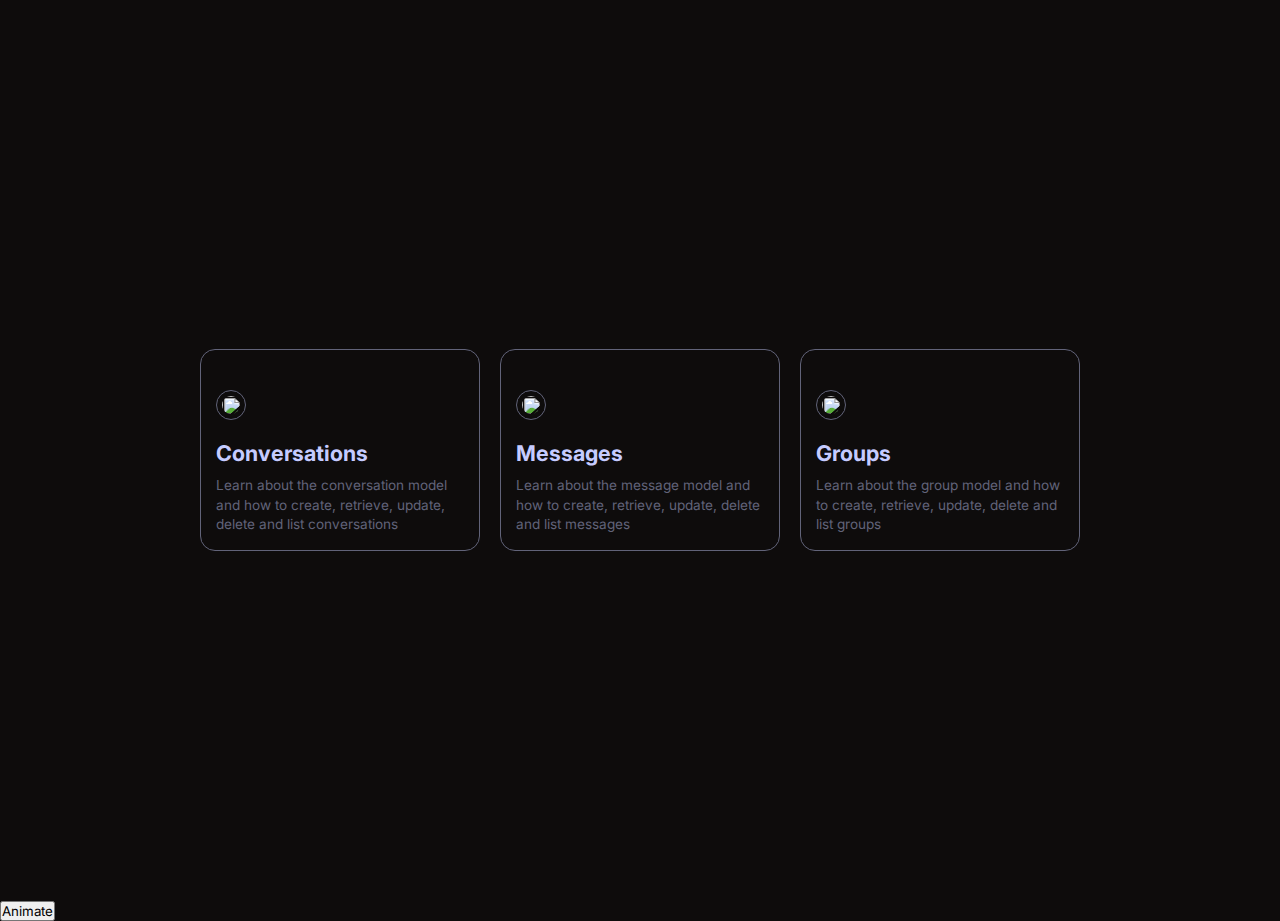
==== components-with-mouse-event/index.html @ 1fe6045e "card components plug-in added" ====
<!DOCTYPE html>
<html lang="en">
<head>
    <meta charset="UTF-8">
    <meta http-equiv="X-UA-Compatible" content="IE=edge">
    <meta name="viewport" content="width=device-width, initial-scale=1.0">
    <title>Components with mouse events</title>
    <link rel="stylesheet" href="assets/css/style.css">
</head>
<body>
    
    <main>
        <div class="container">
            
        </div>
        <footer>
            <button class="animate-btn">Animate</button>
        </footer>
    </main>

    <script src="assets/js/main.js"></script>
</body>
</html>
---- components-with-mouse-event/assets/css/style.css ----
@import url('https://fonts.googleapis.com/css2?family=Inter:wght@100;200;300;400;500;600;700;800;900&display=swap');

:root{
    --grey: rgb(97, 99, 121);
    --white: rgb(197, 203, 255);
    --black: rgb(14, 12, 12);
    --ff-inter: 'Inter', sans-serif;
}

*{
    padding: 0;
    margin: 0;
    box-sizing: border-box;
    font-family: var(--ff-inter);
}
main{
    background: var(--black);
}

.container{
    display: flex;
    flex-direction: column;
    justify-content: center;
    align-items: center;
    row-gap: 20px;
}

.card-component{
    max-width: 280px;
    padding: 40px 15px 15px;
    border: 1px solid var(--grey);
    border-radius: 15px;
}
.card-component img{
    padding: 5px;
    border: 1px solid var(--grey);
    width: 30px;
    height: 30px;
    border-radius: 50%;
}
.card-component h1{
    color: var(--white);
    font-size: 1.35em;
    margin: 10px 0;
}
.card-component p{
    color: var(--grey);
    font-size: 0.85em;
    line-height: 1.45em;
}


@media (min-width: 650px) {
    .container{
        min-height: 100vh;
        flex-wrap: wrap;
        flex-direction: row;
        column-gap: 20px;
        row-gap: 20px;
    }
}
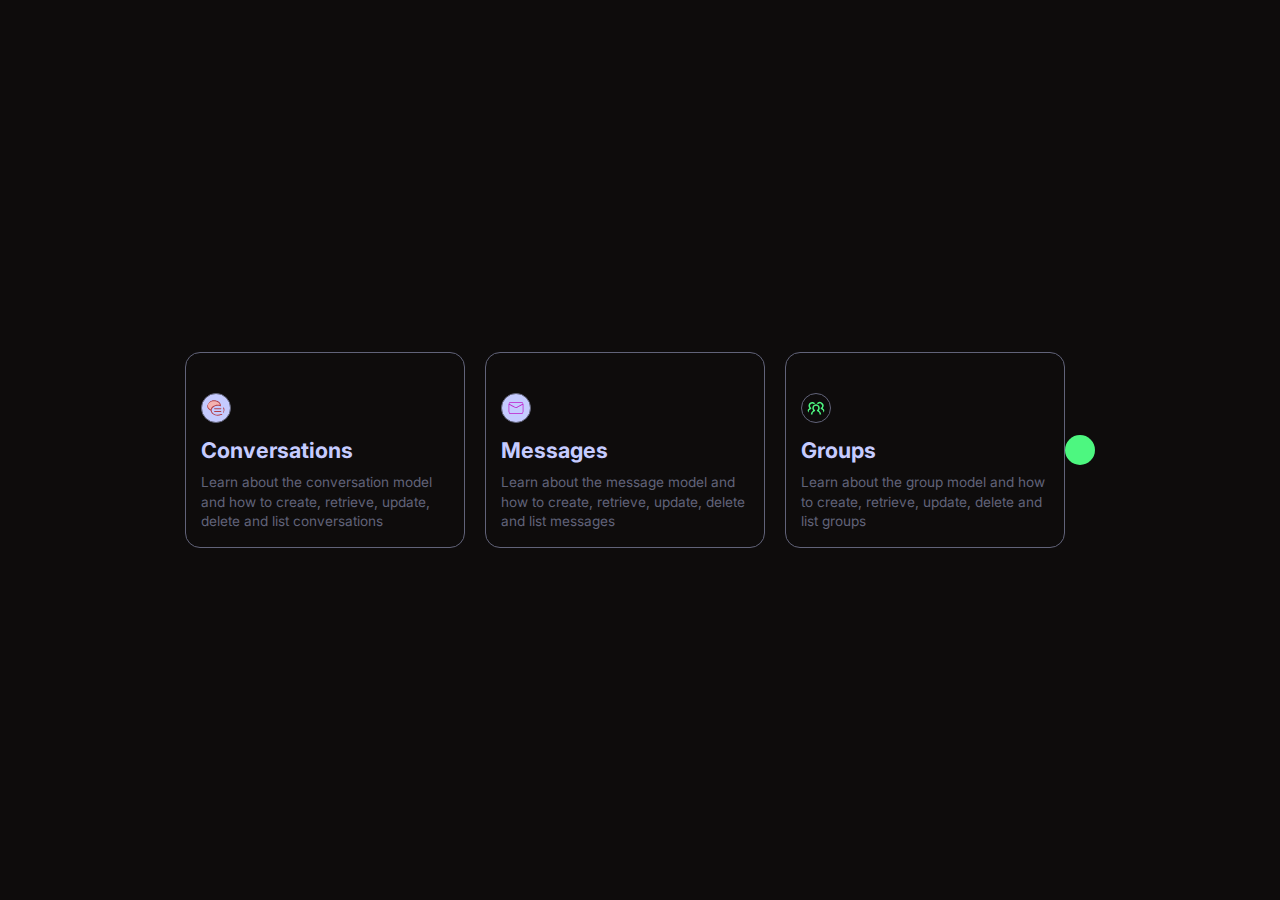
==== commit cc45366e: "icon images added" ====
--- a/components-with-mouse-event/index.html
+++ b/components-with-mouse-event/index.html
@@ -13,11 +13,9 @@
         <div class="container">
             
         </div>
-        <footer>
-            <button class="animate-btn">Animate</button>
-        </footer>
+        <div class="circle"></div>
     </main>
-
+    
     <script src="assets/js/main.js"></script>
 </body>
 </html>--- a/components-with-mouse-event/assets/css/style.css
+++ b/components-with-mouse-event/assets/css/style.css
@@ -2,8 +2,10 @@
 
 :root{
     --grey: rgb(97, 99, 121);
+    --gray: rgb(197, 203, 255);
     --white: rgb(197, 203, 255);
     --black: rgb(14, 12, 12);
+    --rr: #4df780;
     --ff-inter: 'Inter', sans-serif;
 }
 
@@ -15,13 +17,14 @@
 }
 main{
     background: var(--black);
+    display: flex;
+    justify-content: center;
+    align-items: center;
 }
 
 .container{
     display: flex;
     flex-direction: column;
-    justify-content: center;
-    align-items: center;
     row-gap: 20px;
 }
 
@@ -30,6 +33,15 @@
     padding: 40px 15px 15px;
     border: 1px solid var(--grey);
     border-radius: 15px;
+    cursor: pointer;
+    transition: all 1s ease-in-out;
+}
+.card-component:hover{
+    background: linear-gradient(
+        to right,
+        rgb(197, 203, 255, 0.01) 60%,
+        rgb(197, 203, 255, 0.1) 100%
+    );
 }
 .card-component img{
     padding: 5px;
@@ -37,6 +49,12 @@
     width: 30px;
     height: 30px;
     border-radius: 50%;
+}
+.card-component:nth-child(1) img{
+    background: var(--white);
+}
+.card-component:nth-child(2) img{
+    background: var(--gray);
 }
 .card-component h1{
     color: var(--white);
@@ -49,10 +67,24 @@
     line-height: 1.45em;
 }
 
+.circle{
+    display: block;
+    position: relative;
+    background: var(--rr);
+    width: 30px;
+    height: 30px;
+    border: none;
+    border-radius: 50%;
+    transition: all .4s;
+}
 
 @media (min-width: 650px) {
+    main{
+        min-height: 100vh;
+    }
+
     .container{
-        min-height: 100vh;
+        
         flex-wrap: wrap;
         flex-direction: row;
         column-gap: 20px;
